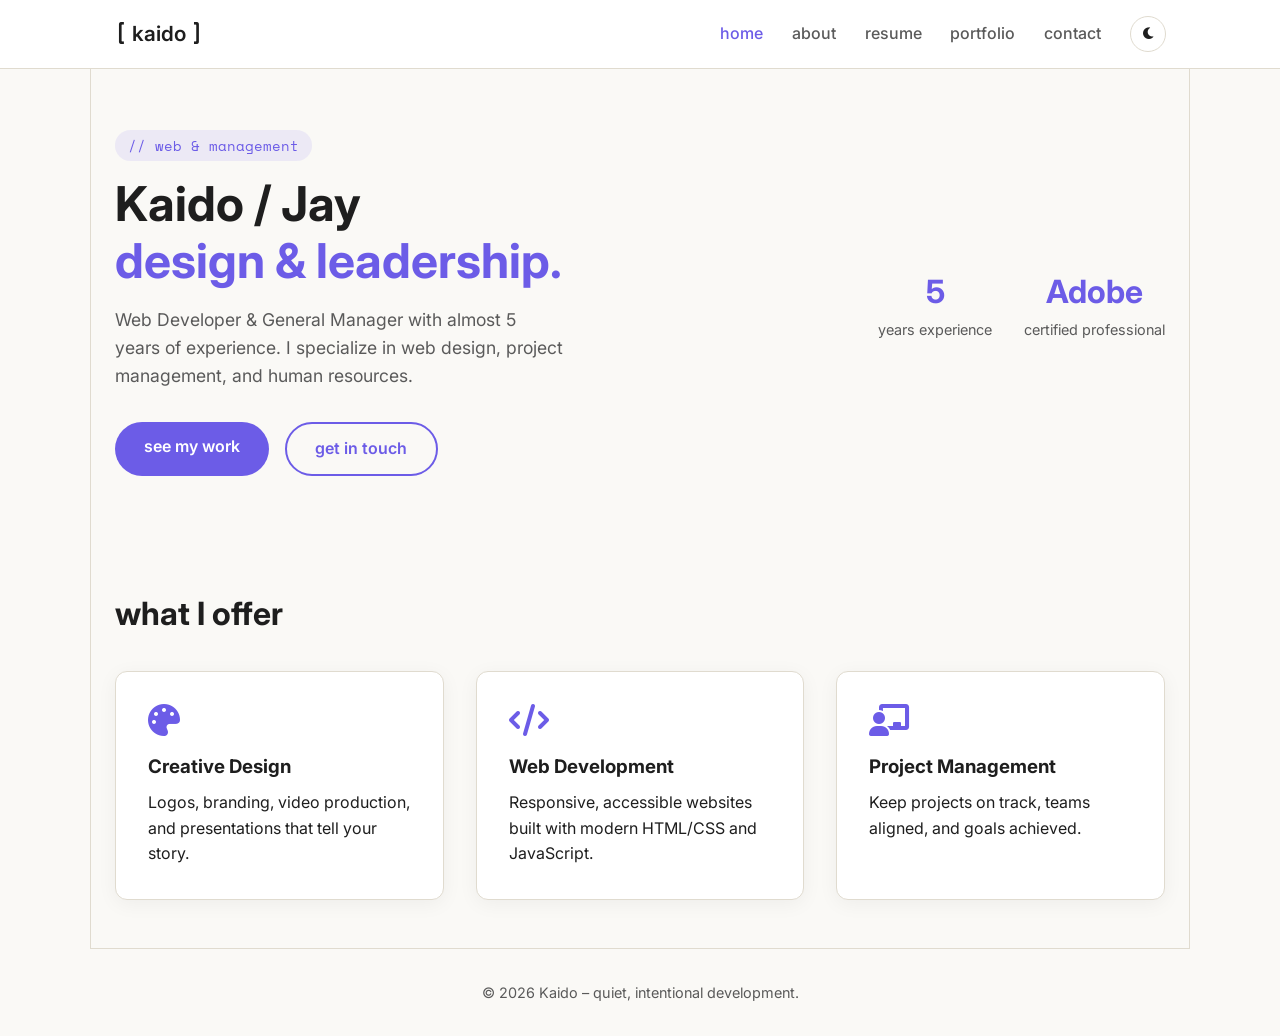
==== index.html @ da823c59 "full portfolio" ====
<!doctype html>
<html lang="en">
<head>
  <meta charset="UTF-8">
  <meta name="viewport" content="width=device-width, initial-scale=1.0">
  <title>Kaido · Portfolio</title>
  <link rel="icon" type="image/x-icon" href="favicon.ico">
  <link href="https://fonts.googleapis.com/css2?family=Inter:opsz,wght@14..32,300;400;500;600;700&family=Space+Mono:wght@400;700&display=swap" rel="stylesheet">
  <link rel="stylesheet" href="https://cdnjs.cloudflare.com/ajax/libs/font-awesome/6.0.0-beta3/css/all.min.css">
  <link rel="stylesheet" href="css/style.css">
</head>
<body>
  <nav class="navbar">
    <div class="nav-container">
      <a href="index.html" class="logo">
        <span class="mono">[</span> kaido <span class="mono">]</span>
      </a>
      <button class="menu-toggle" id="menuToggle" aria-label="Toggle menu">
        <i class="fas fa-bars"></i>
      </button>
      <div class="nav-links" id="navLinks">
        <a href="index.html" class="active">home</a>
        <a href="about.html">about</a>
        <a href="resume.html">resume</a>
        <a href="portfolio.html">portfolio</a>
        <a href="contact.html">contact</a>
        <button class="theme-toggle" id="themeToggle" aria-label="Switch theme">
          <i class="fas fa-moon"></i>
        </button>
      </div>
    </div>
  </nav>

  <main>
    <section class="hero">
      <div class="hero-content">
        <span class="badge">// web & management</span>
        <h1>Kaido / Jay<br><span>design & leadership.</span></h1>
        <p>Web Developer & General Manager with almost 5 years of experience. I specialize in web design, project management, and human resources.</p>
        <div class="hero-actions">
          <a href="portfolio.html" class="btn-primary">see my work</a>
          <a href="contact.html" class="btn-outline">get in touch</a>
        </div>
      </div>
      <div class="hero-stats">
        <div class="stat">
          <span class="stat-number">5</span>
          <span class="stat-label">years experience</span>
        </div>
        <div class="stat">
          <span class="stat-number">Adobe</span>
          <span class="stat-label">certified professional</span>
        </div>
      </div>
    </section>

    <section class="services-preview">
      <h2>what I offer</h2>
      <div class="services-grid">
        <div class="service-card">
          <i class="fas fa-palette service-icon"></i>
          <h3>Creative Design</h3>
          <p>Logos, branding, video production, and presentations that tell your story.</p>
        </div>
        <div class="service-card">
          <i class="fas fa-code service-icon"></i>
          <h3>Web Development</h3>
          <p>Responsive, accessible websites built with modern HTML/CSS and JavaScript.</p>
        </div>
        <div class="service-card">
          <i class="fas fa-chalkboard-user service-icon"></i>
          <h3>Project Management</h3>
          <p>Keep projects on track, teams aligned, and goals achieved.</p>
        </div>
      </div>
    </section>
  </main>

  <footer>
    <p>© 2026 Kaido – quiet, intentional development.</p>
  </footer>

  <script src="js/main.js"></script>
</body>
</html>
---- css/style.css ----
/* ===== CSS Variables & Theme ===== */
:root {
  --bg: #faf9f6;
  --surface: #ffffff;
  --text: #1e1e1e;
  --text-muted: #5a5a5a;
  --border: #e0dbcf;
  --accent: #6c5ce7;
  --accent-hover: #5a4bd1;
  --shadow: 0 4px 20px rgba(0,0,0,0.05);
  --font-main: 'Inter', sans-serif;
  --font-mono: 'Space Mono', monospace;
  --transition: 0.3s ease;
}

[data-theme="dark"] {
  --bg: #121212;
  --surface: #1e1e1e;
  --text: #f0f0f0;
  --text-muted: #b0b0b0;
  --border: #2e2e2e;
  --shadow: 0 4px 20px rgba(0,0,0,0.3);
}

/* ===== Reset & Base ===== */
*, *::before, *::after {
  box-sizing: border-box;
  margin: 0;
  padding: 0;
}

html {
  scroll-behavior: smooth;
}

body {
  font-family: var(--font-main);
  background: var(--bg);
  color: var(--text);
  line-height: 1.6;
  transition: background var(--transition), color var(--transition);
  overflow-x: hidden;          /* prevent horizontal scroll on tiny screens */
}

/* ---- MAIN CONTAINER (the fix) ---- */
main {
  max-width: 1100px;
  margin: 0 auto;
  padding: 0 1.5rem;
  border-left: 1px solid var(--border);
  border-right: 1px solid var(--border);
}

/* ---- Navbar (unchanged visually, just kept) ---- */
.navbar {
  background: var(--surface);
  border-bottom: 1px solid var(--border);
  position: sticky;
  top: 0;
  z-index: 1000;
  transition: background var(--transition);
}

.nav-container {
  display: flex;
  justify-content: space-between;
  align-items: center;
  max-width: 1100px;
  margin: 0 auto;
  padding: 1rem 1.5rem;
}

.logo {
  text-decoration: none;
  font-size: 1.3rem;
  font-weight: 600;
  color: var(--text);
}

.logo .mono {
  font-family: var(--font-mono);
}

.nav-links {
  display: flex;
  align-items: center;
  gap: 1.8rem;
}

.nav-links a {
  text-decoration: none;
  color: var(--text-muted);
  font-weight: 500;
  transition: color var(--transition);
}

.nav-links a.active,
.nav-links a:hover {
  color: var(--accent);
}

.menu-toggle {
  display: none;
  background: none;
  border: none;
  color: var(--text);
  font-size: 1.5rem;
  cursor: pointer;
}

.theme-toggle {
  background: none;
  border: 1px solid var(--border);
  border-radius: 50%;
  width: 36px;
  height: 36px;
  display: flex;
  align-items: center;
  justify-content: center;
  color: var(--text);
  cursor: pointer;
  transition: background var(--transition);
}

.theme-toggle:hover {
  background: var(--border);
}

/* ---- Hero (home page) ---- */
.hero {
  display: flex;
  flex-wrap: wrap;
  align-items: center;
  justify-content: space-between;
  padding: 4rem 0;
  gap: 2rem;
}

.hero-content {
  flex: 1 1 500px;
}

.badge {
  font-family: var(--font-mono);
  font-size: 0.9rem;
  color: var(--accent);
  background: rgba(108, 92, 231, 0.1);
  padding: 0.3rem 0.8rem;
  border-radius: 20px;
}

.hero-content h1 {
  font-size: 3rem;
  line-height: 1.2;
  margin: 1rem 0;
  font-weight: 700;
}

.hero-content h1 span {
  color: var(--accent);
}

.hero-content p {
  color: var(--text-muted);
  font-size: 1.1rem;
  max-width: 450px;
  margin-bottom: 2rem;
}

.hero-actions {
  display: flex;
  gap: 1rem;
  flex-wrap: wrap;
}

.btn-primary, .btn-outline {
  display: inline-block;
  padding: 0.75rem 1.8rem;
  border-radius: 30px;
  font-weight: 600;
  text-decoration: none;
  transition: all var(--transition);
}

.btn-primary {
  background: var(--accent);
  color: #fff;
}

.btn-primary:hover {
  background: var(--accent-hover);
  transform: translateY(-2px);
}

.btn-outline {
  border: 2px solid var(--accent);
  color: var(--accent);
}

.btn-outline:hover {
  background: var(--accent);
  color: #fff;
}

.hero-stats {
  display: flex;
  gap: 2rem;
}

.stat {
  text-align: center;
}

.stat-number {
  display: block;
  font-size: 2rem;
  font-weight: 700;
  color: var(--accent);
}

.stat-label {
  font-size: 0.9rem;
  color: var(--text-muted);
}

/* ---- Services Preview ---- */
.services-preview {
  padding: 3rem 0;
}

.services-preview h2,
.skills-section h2 {
  font-size: 2rem;
  margin-bottom: 2rem;
}

.services-grid {
  display: grid;
  grid-template-columns: repeat(auto-fit, minmax(280px, 1fr));
  gap: 2rem;
}

.service-card {
  background: var(--surface);
  padding: 2rem;
  border-radius: 12px;
  border: 1px solid var(--border);
  box-shadow: var(--shadow);
  transition: transform var(--transition);
}

.service-card:hover {
  transform: translateY(-5px);
}

.service-icon {
  font-size: 2rem;
  color: var(--accent);
  margin-bottom: 1rem;
}

.service-card h3 {
  margin-bottom: 0.5rem;
}

/* ---- Page Header (used on about, resume, etc) ---- */
.page-header {
  text-align: center;
  padding: 3rem 0 2rem;
}

.page-header h1 {
  font-size: 2.5rem;
}

.page-header p {
  color: var(--text-muted);
  max-width: 600px;
  margin: 0.5rem auto 0;
}

.section-divider {
  border: none;
  height: 1px;
  background: var(--border);
  margin: 2rem 0;
}

/* ---- Skills ---- */
.grid-2col {
  display: grid;
  grid-template-columns: repeat(auto-fit, minmax(300px, 1fr));
  gap: 2rem;
}

.skill-item {
  margin-bottom: 1.5rem;
}

.skill-header {
  display: flex;
  justify-content: space-between;
  margin-bottom: 0.3rem;
}

.skill-name {
  font-weight: 600;
}

.skill-percent {
  color: var(--accent);
  font-weight: 600;
}

.skill-bar {
  width: 100%;
  height: 8px;
  background: var(--border);
  border-radius: 4px;
  overflow: hidden;
}

.skill-progress {
  height: 100%;
  background: var(--accent);
  border-radius: 4px;
  width: 0%;
  transition: width 1s ease;
}

.skill-tags {
  display: flex;
  flex-wrap: wrap;
  gap: 0.5rem;
  margin-top: 0.5rem;
}

.tag {
  background: var(--border);
  color: var(--text-muted);
  padding: 0.2rem 0.8rem;
  border-radius: 20px;
  font-size: 0.85rem;
  transition: background var(--transition);
}

.tag:hover {
  background: var(--accent);
  color: #fff;
}

/* ---- Timeline (resume) ---- */
.timeline {
  max-width: 700px;
  margin: 0 auto;
  padding: 0 1.5rem;
}

.timeline-title {
  font-size: 1.5rem;
  margin: 2rem 0 1.5rem;
  display: flex;
  align-items: center;
  gap: 0.5rem;
}

.timeline-item {
  display: flex;
  gap: 1.5rem;
  margin-bottom: 2rem;
  position: relative;
}

.timeline-dot {
  width: 14px;
  height: 14px;
  background: var(--accent);
  border-radius: 50%;
  flex-shrink: 0;
  margin-top: 5px;
  position: relative;
}

.timeline-dot::before {
  content: '';
  position: absolute;
  left: 50%;
  top: 14px;
  bottom: -2rem;
  width: 2px;
  background: var(--border);
  transform: translateX(-50%);
}

.timeline-item:last-child .timeline-dot::before {
  display: none;
}

.timeline-content {
  background: var(--surface);
  padding: 1.2rem;
  border-radius: 12px;
  border: 1px solid var(--border);
  box-shadow: var(--shadow);
  flex: 1;
}

.timeline-date {
  font-size: 0.85rem;
  color: var(--accent);
  font-family: var(--font-mono);
}

.timeline-content h3 {
  margin: 0.3rem 0;
}

.timeline-content h4 {
  font-weight: 500;
  color: var(--text-muted);
  margin-bottom: 0.5rem;
}

/* ---- Portfolio grid ---- */
.filter-buttons {
  display: flex;
  flex-wrap: wrap;
  justify-content: center;
  gap: 0.7rem;
  margin: 2rem 0;
}

.filter-btn {
  background: var(--surface);
  border: 1px solid var(--border);
  padding: 0.5rem 1.2rem;
  border-radius: 25px;
  cursor: pointer;
  transition: all var(--transition);
  font-family: var(--font-main);
  color: var(--text-muted);
}

.filter-btn.active,
.filter-btn:hover {
  background: var(--accent);
  color: #fff;
  border-color: var(--accent);
}

.projects-grid {
  display: grid;
  grid-template-columns: repeat(auto-fill, minmax(300px, 1fr));
  gap: 2rem;
  padding: 0 0 3rem;
}

.project-card {
  background: var(--surface);
  border: 1px solid var(--border);
  border-radius: 12px;
  padding: 1.5rem;
  transition: transform var(--transition), box-shadow var(--transition);
}

.project-card:hover {
  transform: translateY(-4px);
  box-shadow: var(--shadow);
}

.project-card h3 {
  margin-bottom: 0.5rem;
}

.project-tag {
  display: inline-block;
  background: var(--border);
  padding: 0.2rem 0.8rem;
  border-radius: 20px;
  font-size: 0.85rem;
  margin-bottom: 0.8rem;
}

/* ---- Contact page ---- */
.contact-grid {
  display: flex;
  justify-content: center;
  padding-bottom: 3rem;
}

.contact-info-card {
  background: var(--surface);
  border: 1px solid var(--border);
  border-radius: 12px;
  padding: 2rem;
  max-width: 500px;
  width: 100%;
  box-shadow: var(--shadow);
  text-align: center;
}

.contact-links a {
  display: block;
  margin-bottom: 1rem;
  color: var(--text);
  text-decoration: none;
  transition: color var(--transition);
}

.contact-links a i {
  margin-right: 0.5rem;
  color: var(--accent);
}

.contact-links a:hover {
  color: var(--accent);
}

/* ---- Footer ---- */
footer {
  text-align: center;
  padding: 2rem 0;
  border-top: 1px solid var(--border);
  color: var(--text-muted);
  font-size: 0.9rem;
  max-width: 1100px;       /* align with main content */
  margin: 0 auto;
}

/* =========================================
   RESPONSIVE – TABLETS & SMALL DESKTOPS
   ========================================= */
@media (max-width: 768px) {
  .nav-container {
    padding: 0.8rem 1.2rem;
  }

  .menu-toggle {
    display: block;
  }

  .nav-links {
    position: fixed;
    top: 65px;
    left: 0;
    right: 0;
    background: var(--surface);
    flex-direction: column;
    padding: 2rem;
    gap: 1.5rem;
    display: none;
    border-bottom: 1px solid var(--border);
    z-index: 999;
  }

  .nav-links.show {
    display: flex;
  }

  .hero {
    flex-direction: column;
    padding: 2.5rem 0;
  }

  .hero-content h1 {
    font-size: 2.2rem;
  }

  .hero-stats {
    width: 100%;
    justify-content: space-around;
  }

  .services-grid,
  .grid-2col {
    grid-template-columns: 1fr;
  }

  .projects-grid {
    grid-template-columns: 1fr;
  }

  .timeline-item {
    flex-direction: column;
    gap: 0.5rem;
  }

  .timeline-dot {
    display: none;          /* hide dot on small screens for cleaner look */
  }

  .timeline-content {
    width: 100%;
  }

  .contact-grid {
    padding: 0 1rem;
  }

  main {
    padding: 0 1rem;
    border-left: none;      /* no side borders on mobile */
    border-right: none;
  }
}

/* =========================================
   RESPONSIVE – MOBILE PHONES (extra)
   ========================================= */
@media (max-width: 480px) {
  .hero-content h1 {
    font-size: 1.8rem;
  }

  .hero-actions {
    flex-direction: column;
    align-items: flex-start;
  }

  .hero-stats {
    gap: 1rem;
  }

  .stat-number {
    font-size: 1.7rem;
  }

  .page-header h1 {
    font-size: 2rem;
  }

  .timeline-content {
    padding: 1rem;
  }

  .filter-buttons {
    gap: 0.4rem;
  }

  .filter-btn {
    padding: 0.4rem 1rem;
    font-size: 0.85rem;
  }
}
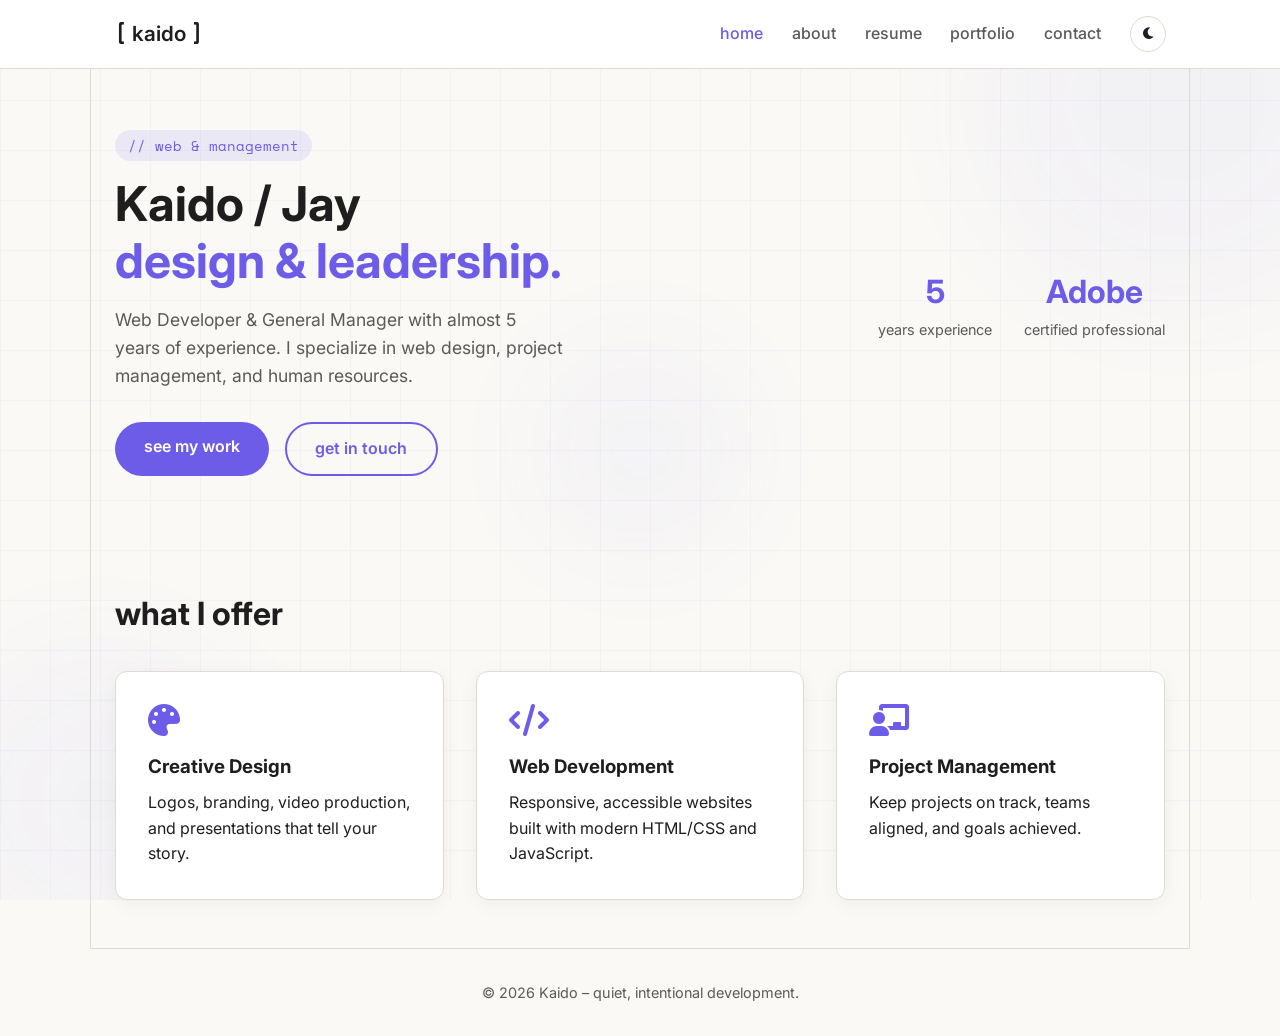
==== commit c915e6eb: "animated background update" ====
--- a/index.html
+++ b/index.html
@@ -4,12 +4,38 @@
   <meta charset="UTF-8">
   <meta name="viewport" content="width=device-width, initial-scale=1.0">
   <title>Kaido · Portfolio</title>
-  <link rel="icon" type="image/x-icon" href="favicon.ico">
+  <link rel="icon" type="image/x-icon" href="../Jay-Portfolio/favicon.ico">
   <link href="https://fonts.googleapis.com/css2?family=Inter:opsz,wght@14..32,300;400;500;600;700&family=Space+Mono:wght@400;700&display=swap" rel="stylesheet">
   <link rel="stylesheet" href="https://cdnjs.cloudflare.com/ajax/libs/font-awesome/6.0.0-beta3/css/all.min.css">
   <link rel="stylesheet" href="css/style.css">
 </head>
 <body>
+  <!-- Animated Background -->
+  <div class="animated-bg">
+    <div class="grid-pattern"></div>
+    <div class="orb orb-1"></div>
+    <div class="orb orb-2"></div>
+    <div class="orb orb-3"></div>
+    <div class="particles">
+      <div class="particle"></div>
+      <div class="particle"></div>
+      <div class="particle"></div>
+      <div class="particle"></div>
+      <div class="particle"></div>
+      <div class="particle"></div>
+      <div class="particle"></div>
+      <div class="particle"></div>
+      <div class="particle"></div>
+      <div class="particle"></div>
+      <div class="particle"></div>
+      <div class="particle"></div>
+      <div class="particle"></div>
+      <div class="particle"></div>
+      <div class="particle"></div>
+    </div>
+  </div>
+  <div class="cursor-glow" id="cursorGlow"></div>
+
   <nav class="navbar">
     <div class="nav-container">
       <a href="index.html" class="logo">
@@ -82,4 +108,4 @@
 
   <script src="js/main.js"></script>
 </body>
-</html>+</html>
--- a/css/style.css
+++ b/css/style.css
@@ -11,6 +11,8 @@
   --font-main: 'Inter', sans-serif;
   --font-mono: 'Space Mono', monospace;
   --transition: 0.3s ease;
+  --particle-color: rgba(108, 92, 231, 0.15);
+  --glow-color: rgba(108, 92, 231, 0.08);
 }
 
 [data-theme="dark"] {
@@ -20,6 +22,165 @@
   --text-muted: #b0b0b0;
   --border: #2e2e2e;
   --shadow: 0 4px 20px rgba(0,0,0,0.3);
+  --particle-color: rgba(108, 92, 231, 0.25);
+  --glow-color: rgba(108, 92, 231, 0.12);
+}
+
+/* ===== Animated Background ===== */
+.animated-bg {
+  position: fixed;
+  top: 0;
+  left: 0;
+  width: 100%;
+  height: 100%;
+  z-index: -1;
+  overflow: hidden;
+  pointer-events: none;
+}
+
+/* Floating orbs */
+.orb {
+  position: absolute;
+  border-radius: 50%;
+  filter: blur(60px);
+  opacity: 0.6;
+  animation: float 20s ease-in-out infinite;
+}
+
+.orb-1 {
+  width: 400px;
+  height: 400px;
+  background: var(--glow-color);
+  top: -100px;
+  right: -100px;
+  animation-delay: 0s;
+}
+
+.orb-2 {
+  width: 300px;
+  height: 300px;
+  background: var(--glow-color);
+  bottom: -50px;
+  left: -50px;
+  animation-delay: -7s;
+  animation-duration: 25s;
+}
+
+.orb-3 {
+  width: 200px;
+  height: 200px;
+  background: var(--glow-color);
+  top: 50%;
+  left: 50%;
+  transform: translate(-50%, -50%);
+  animation-delay: -14s;
+  animation-duration: 18s;
+}
+
+@keyframes float {
+  0%, 100% {
+    transform: translate(0, 0) scale(1);
+  }
+  25% {
+    transform: translate(30px, -30px) scale(1.05);
+  }
+  50% {
+    transform: translate(-20px, 20px) scale(0.95);
+  }
+  75% {
+    transform: translate(20px, 10px) scale(1.02);
+  }
+}
+
+/* Floating particles */
+.particles {
+  position: absolute;
+  width: 100%;
+  height: 100%;
+}
+
+.particle {
+  position: absolute;
+  width: 6px;
+  height: 6px;
+  background: var(--particle-color);
+  border-radius: 50%;
+  animation: rise 15s ease-in infinite;
+}
+
+.particle:nth-child(1) { left: 10%; animation-delay: 0s; animation-duration: 12s; }
+.particle:nth-child(2) { left: 20%; animation-delay: -2s; animation-duration: 14s; }
+.particle:nth-child(3) { left: 30%; animation-delay: -4s; animation-duration: 11s; }
+.particle:nth-child(4) { left: 40%; animation-delay: -6s; animation-duration: 16s; }
+.particle:nth-child(5) { left: 50%; animation-delay: -8s; animation-duration: 13s; }
+.particle:nth-child(6) { left: 60%; animation-delay: -10s; animation-duration: 15s; }
+.particle:nth-child(7) { left: 70%; animation-delay: -12s; animation-duration: 12s; }
+.particle:nth-child(8) { left: 80%; animation-delay: -14s; animation-duration: 17s; }
+.particle:nth-child(9) { left: 90%; animation-delay: -16s; animation-duration: 14s; }
+.particle:nth-child(10) { left: 15%; animation-delay: -1s; animation-duration: 13s; }
+.particle:nth-child(11) { left: 35%; animation-delay: -3s; animation-duration: 15s; }
+.particle:nth-child(12) { left: 55%; animation-delay: -5s; animation-duration: 11s; }
+.particle:nth-child(13) { left: 75%; animation-delay: -7s; animation-duration: 16s; }
+.particle:nth-child(14) { left: 95%; animation-delay: -9s; animation-duration: 12s; }
+.particle:nth-child(15) { left: 5%; animation-delay: -11s; animation-duration: 14s; }
+
+@keyframes rise {
+  0% {
+    bottom: -10px;
+    opacity: 0;
+    transform: translateX(0) scale(0.5);
+  }
+  10% {
+    opacity: 1;
+  }
+  90% {
+    opacity: 1;
+  }
+  100% {
+    bottom: 100%;
+    opacity: 0;
+    transform: translateX(30px) scale(1.2);
+  }
+}
+
+/* Subtle grid pattern */
+.grid-pattern {
+  position: absolute;
+  width: 100%;
+  height: 100%;
+  background-image: 
+    linear-gradient(var(--particle-color) 1px, transparent 1px),
+    linear-gradient(90deg, var(--particle-color) 1px, transparent 1px);
+  background-size: 50px 50px;
+  opacity: 0.3;
+  animation: gridPulse 8s ease-in-out infinite;
+}
+
+@keyframes gridPulse {
+  0%, 100% {
+    opacity: 0.2;
+  }
+  50% {
+    opacity: 0.4;
+  }
+}
+
+/* Mouse trail glow - positioned via JS */
+.cursor-glow {
+  position: fixed;
+  width: 300px;
+  height: 300px;
+  background: radial-gradient(circle, var(--glow-color) 0%, transparent 70%);
+  border-radius: 50%;
+  pointer-events: none;
+  transform: translate(-50%, -50%);
+  z-index: -1;
+  opacity: 0;
+  transition: opacity 0.3s ease;
+}
+
+.cursor-glow.active {
+  opacity: 1;
 }
 
 /* ===== Reset & Base ===== */
@@ -479,6 +640,77 @@
   border-radius: 20px;
   font-size: 0.85rem;
   margin-bottom: 0.8rem;
+}
+
+/* ------------------------------
+   ✨ Project image gallery
+   ------------------------------ */
+.project-images {
+  display: grid;
+  grid-template-columns: repeat(auto-fit, minmax(120px, 1fr));
+  gap: 0.75rem;
+  margin-bottom: 1rem;
+  border-radius: 8px;
+  overflow: hidden;
+}
+
+/* Single image takes full width */
+.project-images:has(img:only-child) {
+  grid-template-columns: 1fr;
+}
+
+.project-images img {
+  width: 100%;
+  height: 140px;
+  border-radius: 8px;
+  object-fit: cover;
+  object-position: center top;
+  border: 1px solid var(--border);
+  background: var(--bg);
+  box-shadow: 0 2px 8px rgba(0,0,0,0.08);
+  transition: transform 0.3s ease, box-shadow 0.3s ease, opacity 0.3s ease;
+  cursor: pointer;
+}
+
+.project-images img:hover {
+  transform: scale(1.03);
+  box-shadow: 0 4px 16px rgba(108, 92, 231, 0.2);
+  z-index: 1;
+  position: relative;
+}
+
+/* Lightbox effect on click - handled by adding class via JS if desired */
+.project-images img.expanded {
+  position: fixed;
+  top: 50%;
+  left: 50%;
+  transform: translate(-50%, -50%);
+  max-width: 90vw;
+  max-height: 90vh;
+  height: auto;
+  width: auto;
+  z-index: 10000;
+  border-radius: 12px;
+  box-shadow: 0 20px 60px rgba(0,0,0,0.4);
+}
+
+/* Overlay for lightbox */
+.lightbox-overlay {
+  position: fixed;
+  top: 0;
+  left: 0;
+  width: 100%;
+  height: 100%;
+  background: rgba(0,0,0,0.8);
+  z-index: 9999;
+  opacity: 0;
+  pointer-events: none;
+  transition: opacity 0.3s ease;
+}
+
+.lightbox-overlay.active {
+  opacity: 1;
+  pointer-events: auto;
 }
 
 /* ---- Contact page ---- */
@@ -602,6 +834,16 @@
     border-left: none;      /* no side borders on mobile */
     border-right: none;
   }
+
+/* Adjust image grid on tablets */
+  .project-images {
+    grid-template-columns: repeat(auto-fit, minmax(100px, 1fr));
+    gap: 0.5rem;
+  }
+  
+  .project-images img {
+    height: 120px;
+  }
 }
 
 /* =========================================
@@ -641,4 +883,22 @@
     padding: 0.4rem 1rem;
     font-size: 0.85rem;
   }
-}+
+/* Smaller images on mobile */
+  .project-images {
+    grid-template-columns: 1fr 1fr;
+    gap: 0.4rem;
+  }
+  
+  .project-images img {
+    height: 100px;
+  }
+  
+  .project-images:has(img:only-child) {
+    grid-template-columns: 1fr;
+  }
+  
+  .project-images:has(img:only-child) img {
+    height: 160px;
+  }
+}
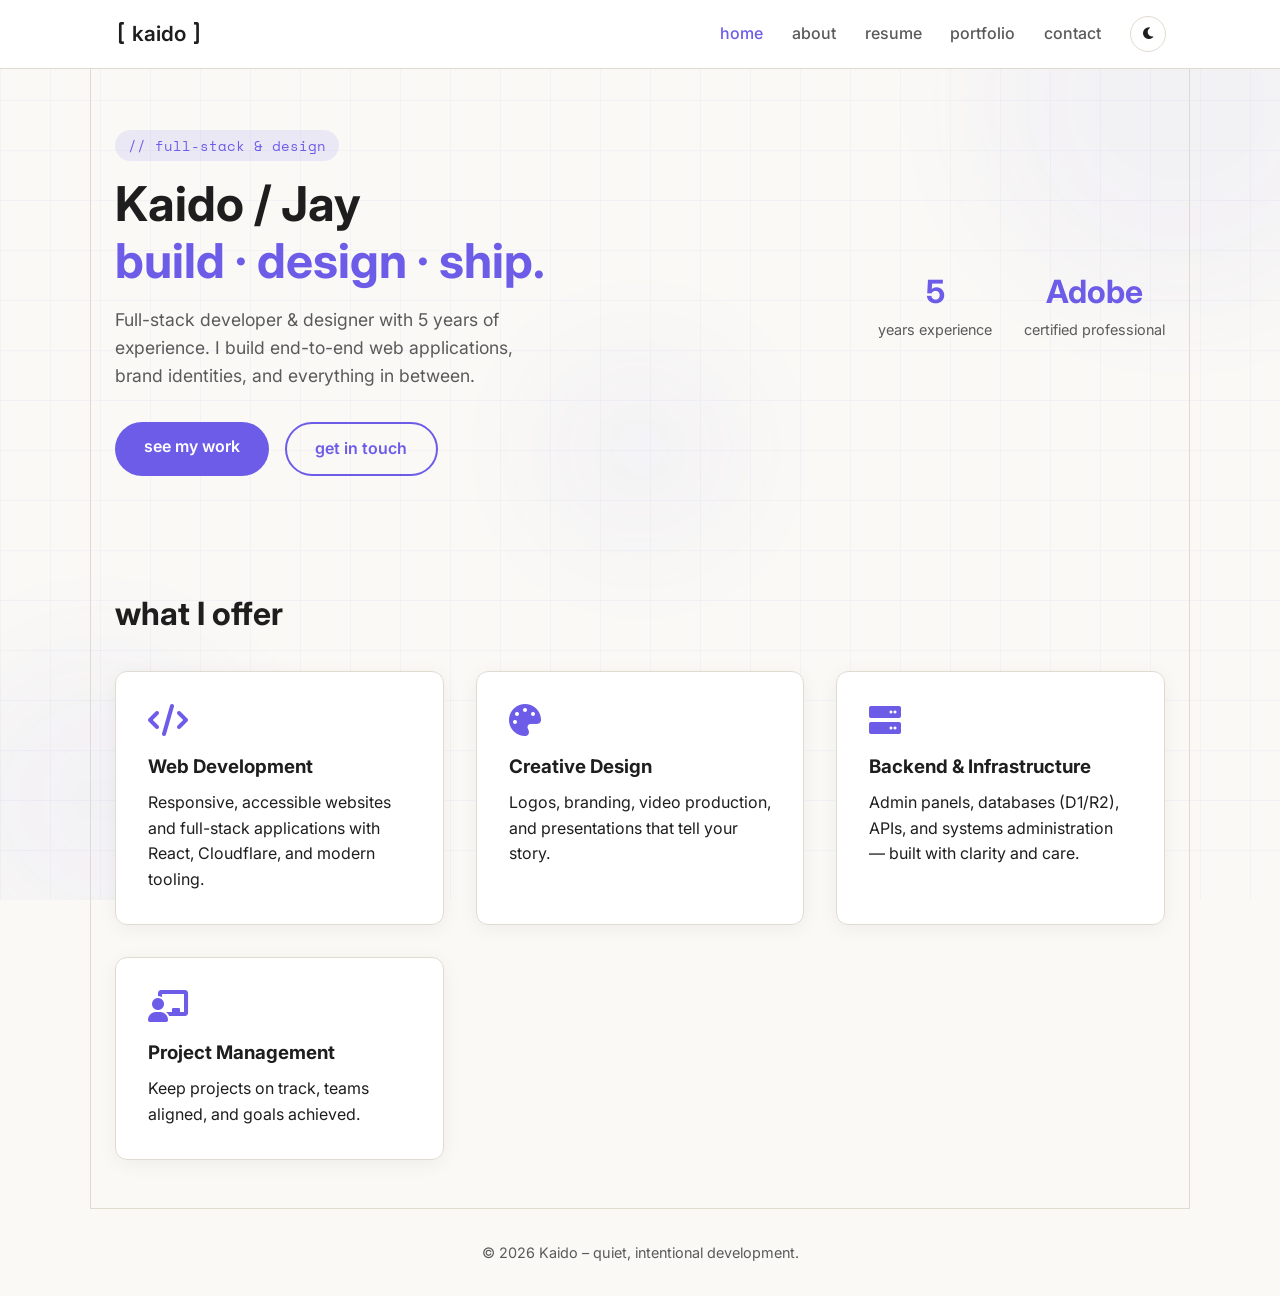
==== commit d58e53be: "full update adding further previews and linking" ====
--- a/index.html
+++ b/index.html
@@ -4,7 +4,7 @@
   <meta charset="UTF-8">
   <meta name="viewport" content="width=device-width, initial-scale=1.0">
   <title>Kaido · Portfolio</title>
-  <link rel="icon" type="image/x-icon" href="../Jay-Portfolio/favicon.ico">
+  <link rel="icon" type="image/x-icon" href="favicon.ico">
   <link href="https://fonts.googleapis.com/css2?family=Inter:opsz,wght@14..32,300;400;500;600;700&family=Space+Mono:wght@400;700&display=swap" rel="stylesheet">
   <link rel="stylesheet" href="https://cdnjs.cloudflare.com/ajax/libs/font-awesome/6.0.0-beta3/css/all.min.css">
   <link rel="stylesheet" href="css/style.css">
@@ -60,9 +60,9 @@
   <main>
     <section class="hero">
       <div class="hero-content">
-        <span class="badge">// web & management</span>
-        <h1>Kaido / Jay<br><span>design & leadership.</span></h1>
-        <p>Web Developer & General Manager with almost 5 years of experience. I specialize in web design, project management, and human resources.</p>
+        <span class="badge">// full-stack & design</span>
+        <h1>Kaido / Jay<br><span>build · design · ship.</span></h1>
+        <p>Full-stack developer & designer with 5 years of experience. I build end-to-end web applications, brand identities, and everything in between.</p>
         <div class="hero-actions">
           <a href="portfolio.html" class="btn-primary">see my work</a>
           <a href="contact.html" class="btn-outline">get in touch</a>
@@ -84,14 +84,19 @@
       <h2>what I offer</h2>
       <div class="services-grid">
         <div class="service-card">
+          <i class="fas fa-code service-icon"></i>
+          <h3>Web Development</h3>
+          <p>Responsive, accessible websites and full-stack applications with React, Cloudflare, and modern tooling.</p>
+        </div>
+        <div class="service-card">
           <i class="fas fa-palette service-icon"></i>
           <h3>Creative Design</h3>
           <p>Logos, branding, video production, and presentations that tell your story.</p>
         </div>
         <div class="service-card">
-          <i class="fas fa-code service-icon"></i>
-          <h3>Web Development</h3>
-          <p>Responsive, accessible websites built with modern HTML/CSS and JavaScript.</p>
+          <i class="fas fa-server service-icon"></i>
+          <h3>Backend & Infrastructure</h3>
+          <p>Admin panels, databases (D1/R2), APIs, and systems administration — built with clarity and care.</p>
         </div>
         <div class="service-card">
           <i class="fas fa-chalkboard-user service-icon"></i>
--- a/css/style.css
+++ b/css/style.css
@@ -630,16 +630,80 @@
 }
 
 .project-card h3 {
+  margin-bottom: 0.3rem;
+}
+
+.project-category {
+  display: inline-block;
+  font-family: var(--font-mono);
+  font-size: 0.7rem;
+  text-transform: uppercase;
+  letter-spacing: 0.08em;
+  color: var(--accent);
+  background: rgba(108, 92, 231, 0.1);
+  padding: 0.2rem 0.6rem;
+  border-radius: 4px;
   margin-bottom: 0.5rem;
 }
 
-.project-tag {
+.project-tech {
+  display: flex;
+  flex-wrap: wrap;
+  gap: 0.4rem;
+  margin-bottom: 0.8rem;
+}
+
+.tech-badge {
   display: inline-block;
   background: var(--border);
-  padding: 0.2rem 0.8rem;
+  color: var(--text-muted);
+  padding: 0.15rem 0.6rem;
   border-radius: 20px;
-  font-size: 0.85rem;
-  margin-bottom: 0.8rem;
+  font-size: 0.78rem;
+  font-weight: 500;
+  transition: background var(--transition), color var(--transition);
+}
+
+.tech-badge:hover {
+  background: var(--accent);
+  color: #fff;
+}
+
+.project-links {
+  display: flex;
+  flex-wrap: wrap;
+  gap: 0.6rem;
+  margin-top: 1rem;
+  padding-top: 1rem;
+  border-top: 1px solid var(--border);
+}
+
+.project-link {
+  display: inline-flex;
+  align-items: center;
+  gap: 0.4rem;
+  padding: 0.4rem 1rem;
+  border-radius: 20px;
+  font-size: 0.82rem;
+  font-weight: 500;
+  text-decoration: none;
+  color: var(--accent);
+  border: 1px solid var(--accent);
+  transition: all var(--transition);
+}
+
+.project-link:hover {
+  background: var(--accent);
+  color: #fff;
+}
+
+.project-link i {
+  font-size: 0.75rem;
+}
+
+.project-card.featured {
+  border-color: var(--accent);
+  box-shadow: 0 0 0 1px var(--accent), var(--shadow);
 }
 
 /* ------------------------------
